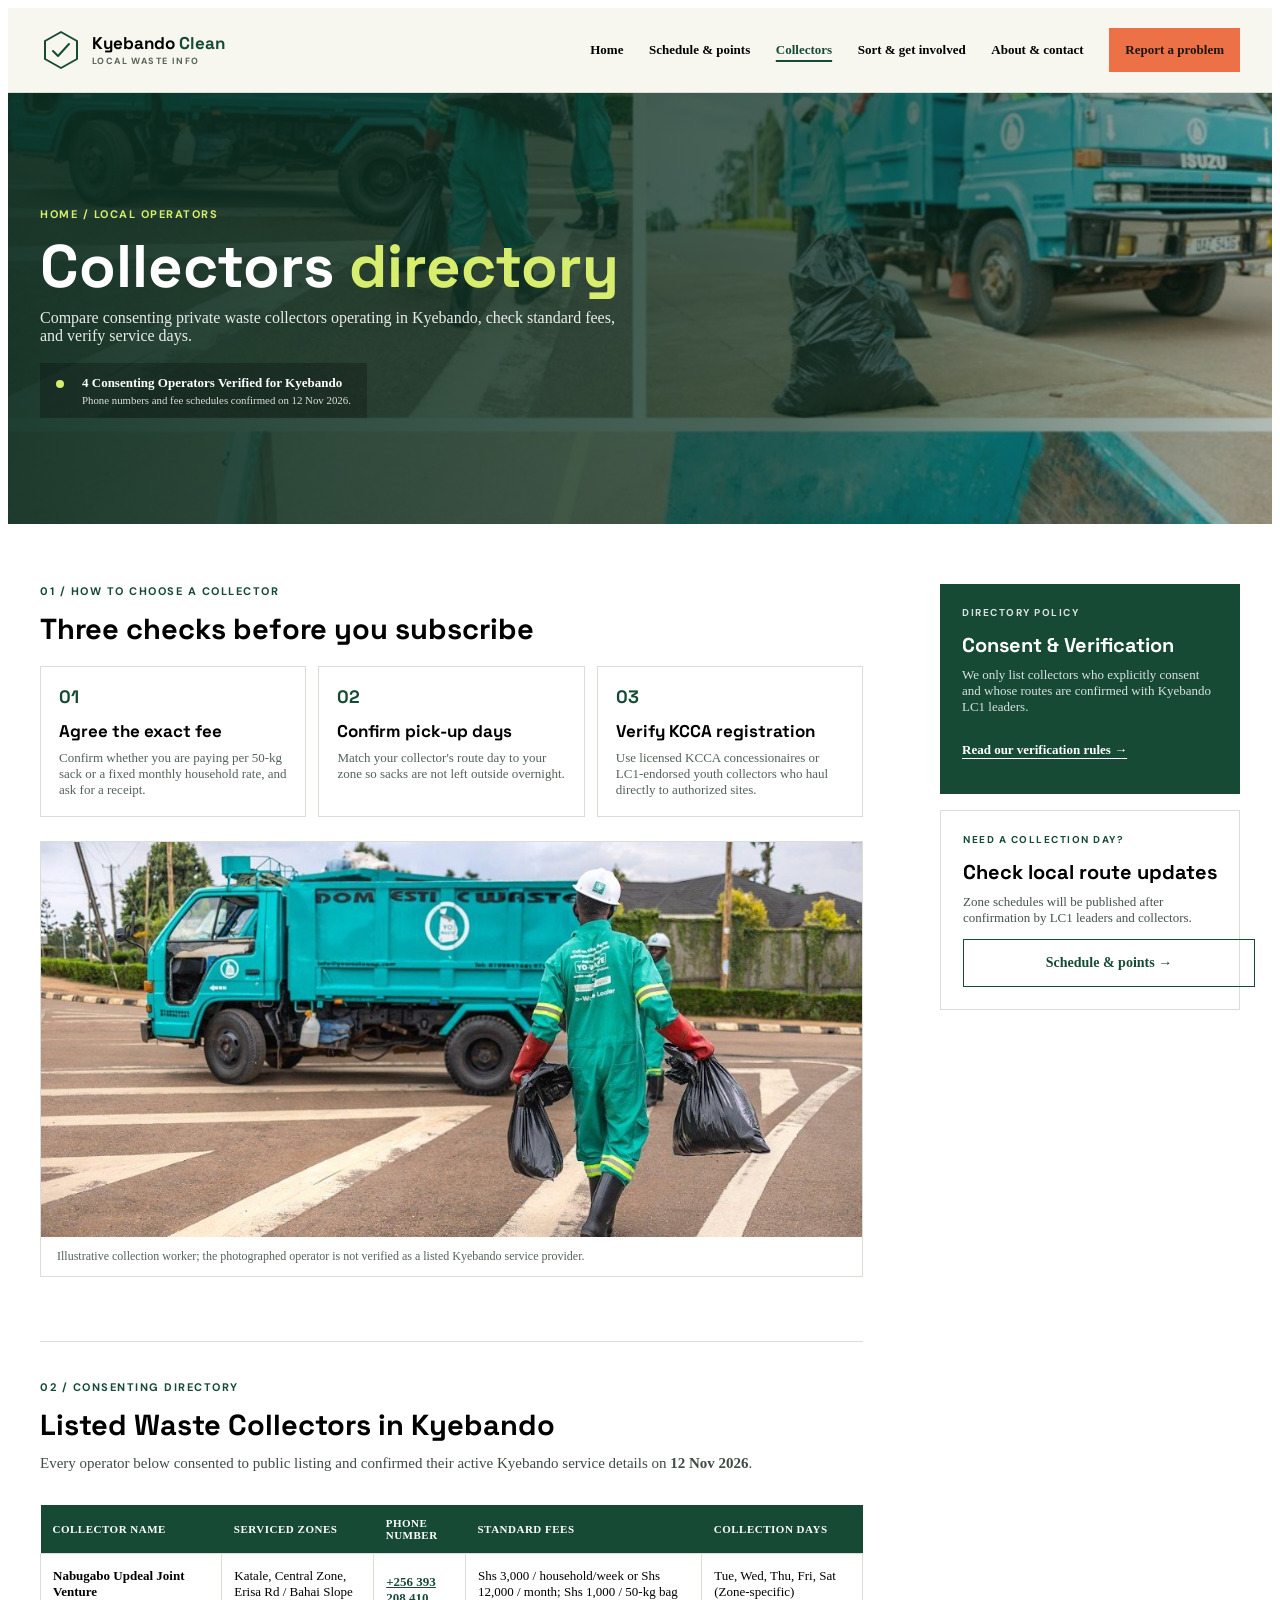
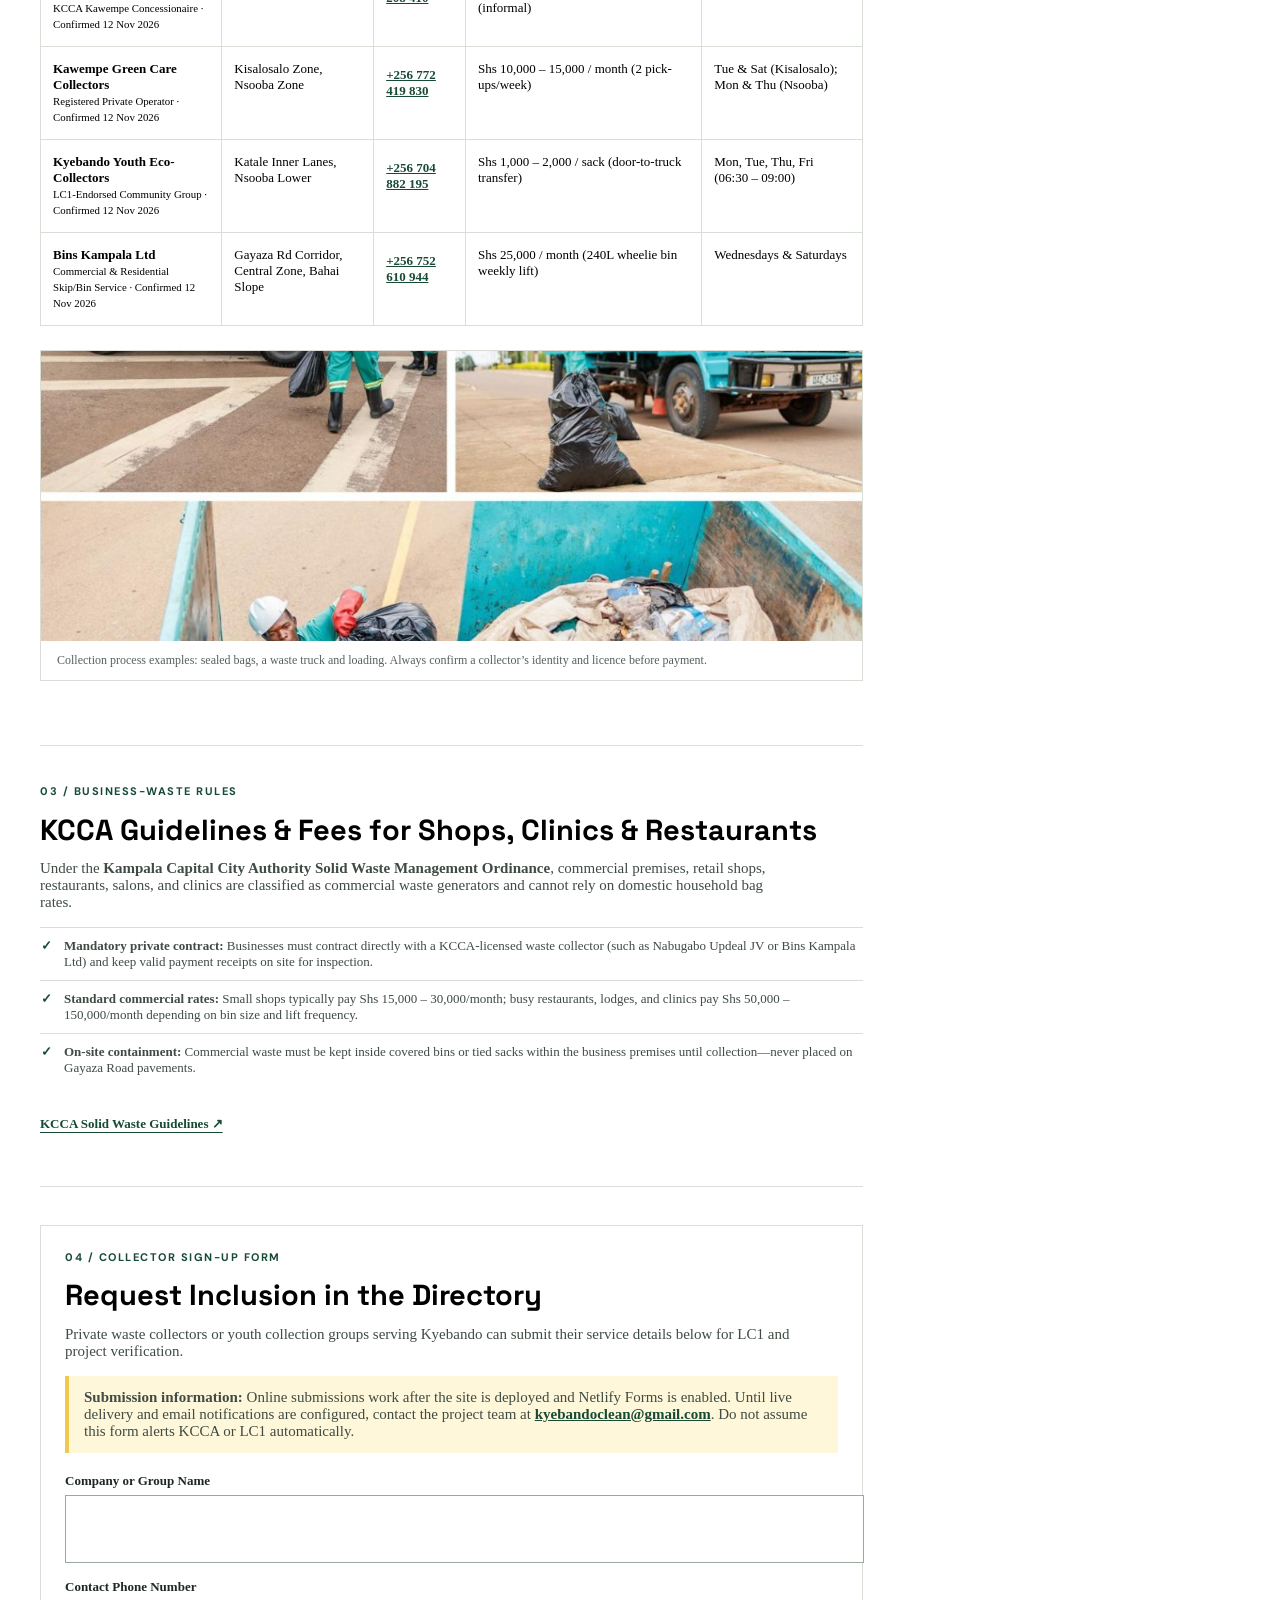
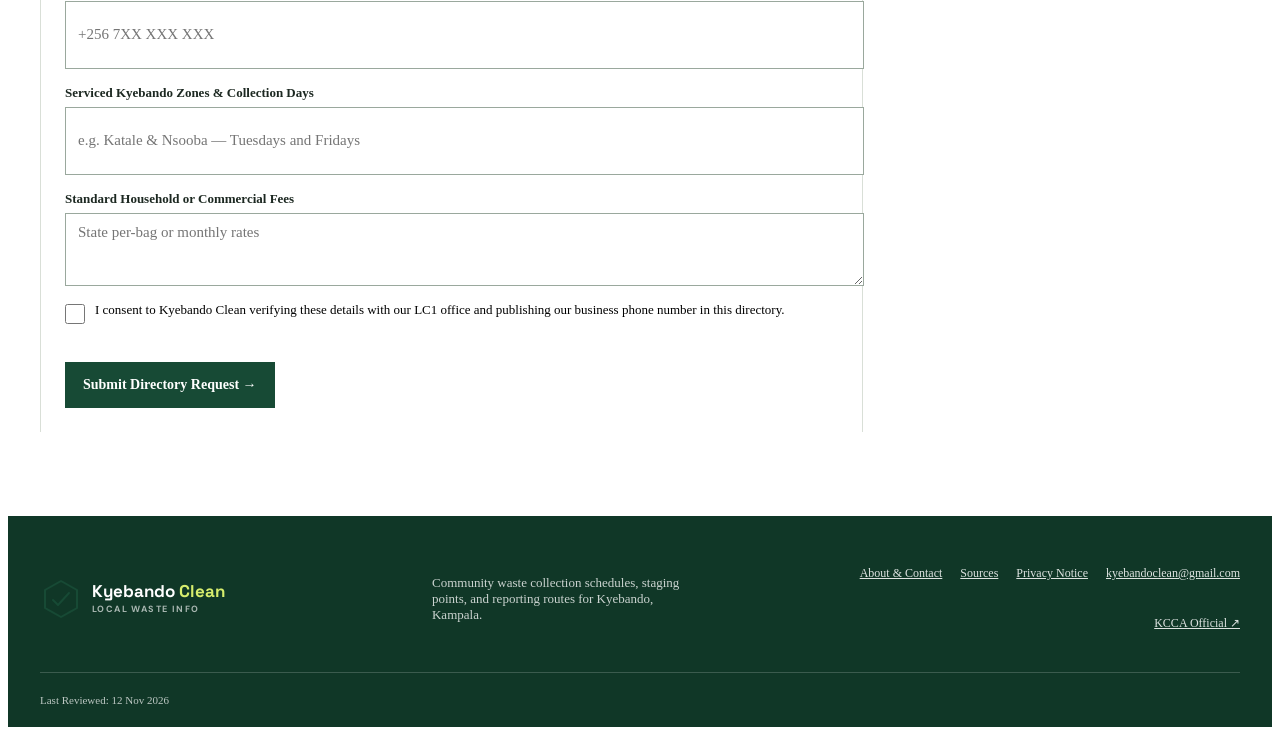
==== collectors.html @ 3b75c40a "Publish Kyebando Clean website Co-authored-by: Copilot <223556219+Copilot@users.noreply.github.com>" ====
<!DOCTYPE html>
<html lang="en">
<head>
<meta charset="utf-8"/>
<meta content="width=device-width, initial-scale=1" name="viewport"/>
<meta content="#174a35" name="theme-color"/>
<meta content="Consenting private waste collectors serving Kyebando zones, standard fees, phone contacts, and commercial waste rules." name="description"/>
<title>Collectors Directory | Kyebando Clean</title>
<link href="https://fonts.googleapis.com" rel="preconnect"/>
<link crossorigin="" href="https://fonts.gstatic.com" rel="preconnect"/>
<link href="https://fonts.googleapis.com/css2?family=DM+Sans:wght@400;500;600;700&amp;family=Space+Grotesk:wght@500;600;700&amp;display=swap" rel="stylesheet"/>
<link href="css/style.css" rel="stylesheet"/>
<link href="assets/favicon.svg" rel="icon" type="image/svg+xml"/></head>
<body data-page="collectors">
<a class="skip-link" href="#main">Skip to content</a>
<header class="site-header">
<div class="header-inner">
<a aria-label="Kyebando Clean home" class="brand" href="index.html">
<span class="brand-mark">
<svg fill="none" height="42" stroke="currentColor" stroke-linecap="round" stroke-linejoin="round" stroke-width="2" viewbox="0 0 42 42" width="42"><path d="M21 3 37 12v18L21 39 5 30V12L21 3Z"></path><path d="m13 22 5 5 11-12"></path></svg>
</span>
<span class="brand-name">Kyebando <b>Clean</b><small>LOCAL WASTE INFO</small></span>
</a>
<nav aria-label="Main navigation" class="primary-nav desktop-nav" id="primary-nav">
<a href="index.html">Home</a>
<a href="schedule-points.html">Schedule &amp; points</a>
<a aria-current="page" href="collectors.html">Collectors</a>
<a href="community.html">Sort &amp; get involved</a>
<a href="about.html">About &amp; contact</a>
<a class="nav-report" href="report.html">Report a problem</a>
</nav><details class="nav-drawer mobile-nav">
<summary aria-label="Toggle navigation menu" class="menu-toggle">Menu</summary>
<nav aria-label="Mobile navigation" class="primary-nav" id="mobile-primary-nav">
<a href="index.html">Home</a>
<a href="schedule-points.html">Schedule &amp; points</a>
<a aria-current="page" href="collectors.html">Collectors</a>
<a href="community.html">Sort &amp; get involved</a>
<a href="about.html">About &amp; contact</a>
<a class="nav-report" href="report.html">Report a problem</a>
</nav>
</details>
</div>
</header>
<main id="main">
<section class="page-hero page-hero-yellow">
<div class="page-hero-inner">
<p class="eyebrow"><a href="index.html">HOME</a> / LOCAL OPERATORS</p>
<h1>Collectors <em>directory</em></h1>
<p>Compare consenting private waste collectors operating in Kyebando, check standard fees, and verify service days.</p>
<div class="confirmation-banner">
<span aria-hidden="true" class="status-pip"></span>
<span>
<strong>4 Consenting Operators Verified for Kyebando</strong>
<small>Phone numbers and fee schedules confirmed on 12 Nov 2026.</small>
</span>
</div>
</section>
<section class="content-layout">
<div class="main-column">
<section class="content-section">
<p class="eyebrow eyebrow-dark">01 / How to Choose a Collector</p>
<h2>Three checks before you subscribe</h2>
<div class="advice-grid">
<article>
<span>01</span>
<h3>Agree the exact fee</h3>
<p>Confirm whether you are paying per 50-kg sack or a fixed monthly household rate, and ask for a receipt.</p>
</article>
<article>
<span>02</span>
<h3>Confirm pick-up days</h3>
<p>Match your collector's route day to your zone so sacks are not left outside overnight.</p>
</article>
<article>
<span>03</span>
<h3>Verify KCCA registration</h3>
<p>Use licensed KCCA concessionaires or LC1-endorsed youth collectors who haul directly to authorized sites.</p>
</article>
</div><figure class="photo-feature"><img alt="Garbage collection worker approaching a teal rubbish truck carrying tied waste bags" decoding="async" loading="lazy" src="assets/collection-worker-teal-truck.jpg"/><figcaption>Illustrative collection worker; the photographed operator is not verified as a listed Kyebando service provider.</figcaption></figure>
</section>
<section class="content-section" id="directory-table">
<p class="eyebrow eyebrow-dark">02 / Consenting Directory</p>
<h2>Listed Waste Collectors in Kyebando</h2>
<p>Every operator below consented to public listing and confirmed their active Kyebando service details on <strong>12 Nov 2026</strong>.</p>
<div class="table-scroll">
<table class="data-table">
<thead>
<tr>
<th scope="col">Collector Name</th>
<th scope="col">Serviced Zones</th>
<th scope="col">Phone Number</th>
<th scope="col">Standard Fees</th>
<th scope="col">Collection Days</th>
</tr>
</thead>
<tbody>
<tr>
<td>
<strong>Nabugabo Updeal Joint Venture</strong><br/>
<small>KCCA Kawempe Concessionaire · Confirmed 12 Nov 2026</small>
</td>
<td>Katale, Central Zone, Erisa Rd / Bahai Slope</td>
<td><a href="tel:+256393208410">+256 393 208 410</a></td>
<td>Shs 3,000 / household/week or Shs 12,000 / month; Shs 1,000 / 50-kg bag (informal)</td>
<td>Tue, Wed, Thu, Fri, Sat (Zone-specific)</td>
</tr>
<tr>
<td>
<strong>Kawempe Green Care Collectors</strong><br/>
<small>Registered Private Operator · Confirmed 12 Nov 2026</small>
</td>
<td>Kisalosalo Zone, Nsooba Zone</td>
<td><a href="tel:+256772419830">+256 772 419 830</a></td>
<td>Shs 10,000 – 15,000 / month (2 pick-ups/week)</td>
<td>Tue &amp; Sat (Kisalosalo); Mon &amp; Thu (Nsooba)</td>
</tr>
<tr>
<td>
<strong>Kyebando Youth Eco-Collectors</strong><br/>
<small>LC1-Endorsed Community Group · Confirmed 12 Nov 2026</small>
</td>
<td>Katale Inner Lanes, Nsooba Lower</td>
<td><a href="tel:+256704882195">+256 704 882 195</a></td>
<td>Shs 1,000 – 2,000 / sack (door-to-truck transfer)</td>
<td>Mon, Tue, Thu, Fri (06:30 – 09:00)</td>
</tr>
<tr>
<td>
<strong>Bins Kampala Ltd</strong><br/>
<small>Commercial &amp; Residential Skip/Bin Service · Confirmed 12 Nov 2026</small>
</td>
<td>Gayaza Rd Corridor, Central Zone, Bahai Slope</td>
<td><a href="tel:+256752610944">+256 752 610 944</a></td>
<td>Shs 25,000 / month (240L wheelie bin weekly lift)</td>
<td>Wednesdays &amp; Saturdays</td>
</tr>
</tbody>
</table>
</div>
<figure class="photo-feature narrow-photo"><img alt="Collage of a teal garbage truck, waste bags being lifted and waste in a truck body" decoding="async" loading="lazy" src="assets/teal-truck-collection-process.jpg"/><figcaption>Collection process examples: sealed bags, a waste truck and loading. Always confirm a collector’s identity and licence before payment.</figcaption></figure></section>
<section class="content-section" id="business-waste">
<p class="eyebrow eyebrow-dark">03 / Business-Waste Rules</p>
<h2>KCCA Guidelines &amp; Fees for Shops, Clinics &amp; Restaurants</h2>
<p>Under the <strong>Kampala Capital City Authority Solid Waste Management Ordinance</strong>, commercial premises, retail shops, restaurants, salons, and clinics are classified as commercial waste generators and cannot rely on domestic household bag rates.</p>
<ul class="check-list">
<li><strong>Mandatory private contract:</strong> Businesses must contract directly with a KCCA-licensed waste collector (such as Nabugabo Updeal JV or Bins Kampala Ltd) and keep valid payment receipts on site for inspection.</li>
<li><strong>Standard commercial rates:</strong> Small shops typically pay Shs 15,000 – 30,000/month; busy restaurants, lodges, and clinics pay Shs 50,000 – 150,000/month depending on bin size and lift frequency.</li>
<li><strong>On-site containment:</strong> Commercial waste must be kept inside covered bins or tied sacks within the business premises until collection—never placed on Gayaza Road pavements.</li>
</ul>
<a class="text-link" href="https://www.kcca.go.ug/" rel="noopener noreferrer" target="_blank">KCCA Solid Waste Guidelines ↗</a>
</section>
<section class="content-section form-section" id="collector-signup">
<p class="eyebrow eyebrow-dark">04 / Collector Sign-Up Form</p>
<h2>Request Inclusion in the Directory</h2>
<p>Private waste collectors or youth collection groups serving Kyebando can submit their service details below for LC1 and project verification.</p>
<p class="form-notice"><strong>Submission information:</strong> Online submissions work after the site is deployed and Netlify Forms is enabled. Until live delivery and email notifications are configured, contact the project team at <a href="mailto:kyebandoclean@gmail.com">kyebandoclean@gmail.com</a>. Do not assume this form alerts KCCA or LC1 automatically.</p><form action="thanks.html" class="local-form" data-netlify="true" data-netlify-honeypot="bot-field" method="POST" name="collector-listing"><input name="form-name" type="hidden" value="collector-listing"/><p class="honeypot-field"><label>Leave this field blank: <input autocomplete="off" name="bot-field" tabindex="-1"/></label></p>
<div class="form-field">
<label for="col-name">Company or Group Name</label>
<input autocomplete="organization" id="col-name" name="company_name" required="" type="text"/>
</div>
<div class="form-field">
<label for="col-phone">Contact Phone Number</label>
<input autocomplete="tel" id="col-phone" name="phone" placeholder="+256 7XX XXX XXX" required="" type="tel"/>
</div>
<div class="form-field">
<label for="col-zones">Serviced Kyebando Zones &amp; Collection Days</label>
<input id="col-zones" name="zones_days" placeholder="e.g. Katale &amp; Nsooba — Tuesdays and Fridays" required="" type="text"/>
</div>
<div class="form-field">
<label for="col-fees">Standard Household or Commercial Fees</label>
<textarea id="col-fees" name="fees" placeholder="State per-bag or monthly rates" required="" rows="3"></textarea>
</div>
<label class="consent-check" for="col-consent">
<input id="col-consent" name="consent" required="" type="checkbox"/>
<span>I consent to Kyebando Clean verifying these details with our LC1 office and publishing our business phone number in this directory.</span>
</label>
<button class="button button-dark" type="submit">Submit Directory Request →</button>
</form>
</section>
</div>
<aside class="side-column">
<div class="side-card side-card-green">
<p class="eyebrow">Directory Policy</p>
<h3>Consent &amp; Verification</h3>
<p>We only list collectors who explicitly consent and whose routes are confirmed with Kyebando LC1 leaders.</p>
<a class="text-link light-link" href="about.html">Read our verification rules →</a>
</div>
<div class="side-card">
<p class="eyebrow eyebrow-dark">Need a collection day?</p>
<h3>Check local route updates</h3>
<p>Zone schedules will be published after confirmation by LC1 leaders and collectors.</p>
<a class="button button-outline button-full" href="schedule-points.html">Schedule &amp; points →</a>
</div>
</aside>
</section>
</main>
<footer class="site-footer">
<div class="footer-main">
<a class="brand brand-footer" href="index.html">
<span class="brand-mark">
<svg fill="none" height="42" stroke="currentColor" stroke-linecap="round" stroke-linejoin="round" stroke-width="2" viewbox="0 0 42 42" width="42"><path d="M21 3 37 12v18L21 39 5 30V12L21 3Z"></path><path d="m13 22 5 5 11-12"></path></svg>
</span>
<span class="brand-name">Kyebando <b>Clean</b><small>LOCAL WASTE INFO</small></span>
</a>
<p>Community waste collection schedules, staging points, and reporting routes for Kyebando, Kampala.</p>
<div class="footer-links">
<a href="about.html">About &amp; Contact</a>
<a href="about.html#sources">Sources</a>
<a href="about.html#privacy">Privacy Notice</a>
<a href="mailto:kyebandoclean@gmail.com">kyebandoclean@gmail.com</a>
<a href="https://www.kcca.go.ug/" rel="noopener noreferrer" target="_blank">KCCA Official ↗</a>
</div>
</div>
<div class="footer-bottom">
<span>Last Reviewed: 12 Nov 2026</span>
</div>
</footer>
</body>
</html>
---- css/style.css ----
:root {
  color-scheme: light;
  --forest: #174a35;
  --forest-deep: #103727;
  --leaf: #d7ed6d;
  --sun: #f0c84b;
  --tangerine: #ec7146;
  --ink: #1c2821;
  --muted: #556259;
  --paper: #f7f7f0;
  --line: #d9dfd7;
  --font-display: "Space Grotesk", "Trebuchet MS", sans-serif;
  --font-body: "DM Sans", "Segoe UI", sans-serif;
}

a {
  color: inherit;
}

button,
input,
textarea,
select {
  font: inherit;
}

button,
a {
  -webkit-tap-highlight-color: transparent;
}

a:focus-visible,
button:focus-visible,
input:focus-visible,
textarea:focus-visible,
select:focus-visible,
summary:focus-visible {
  outline: 3px solid var(--tangerine);
  outline-offset: 3px;
}

.skip-link {
  position: absolute;
  z-index: 20;
  top: 8px;
  left: 8px;
  min-height: 44px;
  padding: 10px 14px;
  transform: translateY(-150%);
  color: #fff;
  background: var(--forest);
  font-weight: 700;
  text-decoration: none;
}

.skip-link:focus {
  transform: none;
}

.site-header {
  position: relative;
  z-index: 10;
  border-bottom: 1px solid rgba(23, 74, 53, .14);
  background: var(--paper);
}

.header-inner {
  width: min(1200px, calc(100% - 48px));
  min-height: 84px;
  margin: auto;
  display: flex;
  align-items: center;
  justify-content: space-between;
  gap: 24px;
}

.brand {
  display: inline-flex;
  align-items: center;
  gap: 10px;
  min-height: 44px;
  text-decoration: none;
  flex: 0 0 auto;
}

.brand-mark {
  width: 42px;
  height: 42px;
  display: grid;
  place-items: center;
  color: var(--forest);
}

.brand-mark svg {
  width: 100%;
  height: 100%;
  display: block;
}

.brand-name {
  font: 700 17px/1 var(--font-display);
}

.brand-name b {
  color: var(--forest);
}

.brand-name small {
  display: block;
  margin-top: 5px;
  color: var(--muted);
  font: 700 9px/1 var(--font-body);
  letter-spacing: 1.4px;
}

.nav-drawer {
  display: contents;
}

.menu-toggle {
  display: none;
  list-style: none;
  cursor: pointer;
}

.menu-toggle::-webkit-details-marker {
  display: none;
}

.primary-nav {
  display: flex;
  align-items: center;
  gap: clamp(14px, 2vw, 28px);
}

.primary-nav a {
  min-height: 44px;
  display: inline-flex;
  align-items: center;
  text-decoration: none;
  font-size: 13px;
  font-weight: 700;
}

.primary-nav a:not(.nav-report):hover,
.primary-nav a[aria-current="page"] {
  color: var(--forest);
  text-decoration: underline;
  text-decoration-thickness: 2px;
  text-underline-offset: 6px;
}

.nav-report {
  min-height: 44px;
  padding: 0 16px;
  display: inline-flex;
  align-items: center;
  gap: 8px;
  color: #1c1612;
  background: var(--tangerine);
  font-weight: 700;
}

.nav-report:hover {
  background: #f1865e;
}

.alert-banner {
  background: var(--forest-deep);
  color: #fff;
  border-bottom: 1px solid rgba(255, 255, 255, .14);
}

.alert-banner-inner {
  width: min(1200px, calc(100% - 48px));
  min-height: 64px;
  margin: auto;
  padding: 10px 0;
  display: flex;
  align-items: center;
  justify-content: space-between;
  gap: 16px;
  flex-wrap: wrap;
}

.alert-banner p {
  margin: 0;
  font-size: 15px;
  font-weight: 600;
}

.hero {
  position: relative;
  min-height: 500px;
  display: grid;
  grid-template-columns: minmax(0, 1fr) minmax(340px, .9fr);
  overflow: hidden;
  background: linear-gradient(rgba(15, 43, 31, .66), rgba(15, 43, 31, .62)), url("../assets/street-waste-cleanup.jpg") center/cover no-repeat;
  color: #fff;
}

.hero-copy {
  position: relative;
  z-index: 1;
  width: min(650px, 100%);
  padding: 68px 40px 64px max(24px, calc((100vw - 1200px) / 2));
  align-self: center;
}

.eyebrow {
  margin: 0 0 14px;
  color: var(--leaf);
  font: 700 11px/1.3 var(--font-body);
  letter-spacing: 1.5px;
  text-transform: uppercase;
}

.eyebrow-dark {
  color: var(--forest);
}

.eyebrow a {
  text-decoration: none;
}

.eyebrow a:hover {
  text-decoration: underline;
}

.eyebrow-dot,
.status-pip {
  width: 8px;
  height: 8px;
  margin-right: 8px;
  display: inline-block;
  border-radius: 50%;
  background: var(--leaf);
  vertical-align: 1px;
}

h1,
h2,
h3,
p {
  margin-top: 0;
}

h1,
h2,
h3 {
  font-family: var(--font-display);
}

.hero h1 {
  margin: 0 0 20px;
  font-size: clamp(44px, 5.6vw, 68px);
  line-height: 1.02;
  font-weight: 600;
}

.hero h1 em,
.page-hero h1 em {
  color: var(--leaf);
  font-style: normal;
}

.hero-intro {
  max-width: 460px;
  margin-bottom: 26px;
  color: rgba(255, 255, 255, .86);
  font-size: 17px;
}

.button {
  min-height: 46px;
  padding: 0 18px;
  display: inline-flex;
  align-items: center;
  justify-content: center;
  gap: 14px;
  border: 0;
  text-decoration: none;
  font-weight: 700;
  font-size: 14px;
  cursor: pointer;
  transition: transform .16s ease, background .16s ease;
}

.button:hover {
  transform: translateY(-2px);
}

.button-lime {
  color: var(--forest-deep);
  background: var(--leaf);
}

.button-lime:hover {
  background: #e2f58a;
}

.button-dark {
  color: #fff;
  background: var(--forest);
}

.button-dark:hover {
  background: var(--forest-deep);
}

.button-outline {
  color: var(--forest);
  border: 1px solid var(--forest);
  background: transparent;
}

.button-outline:hover {
  background: rgba(23, 74, 53, .08);
}

.button-full {
  width: 100%;
}

.hero-note {
  margin: 16px 0 0;
  color: rgba(255, 255, 255, .74);
  font-size: 12px;
}

.hero-visual {
  position: relative;
  min-height: 460px;
  margin: 0;
  overflow: hidden;
  background: linear-gradient(rgba(18, 35, 27, .32), rgba(18, 35, 27, .2)), url("../assets/collection-truck-and-worker.jpg") center/cover no-repeat;
}

.visual-label {
  position: absolute;
  z-index: 2;
  right: 7%;
  bottom: 32px;
  left: 7%;
  display: flex;
  align-items: center;
  gap: 14px;
  color: #fff;
  font-size: 13px;
}

.visual-label-icon {
  width: 38px;
  height: 38px;
  flex: 0 0 auto;
  display: grid;
  place-items: center;
  border: 1px solid rgba(255, 255, 255, .75);
  border-radius: 50%;
  font-size: 18px;
}

.visual-label b {
  display: block;
  margin-top: 2px;
  font: 600 17px var(--font-display);
}

.visual-label small {
  display: block;
  margin-top: 4px;
  font-size: 11px;
  opacity: .88;
}

.trust-strip {
  min-height: 68px;
  padding: 14px max(24px, calc((100vw - 1200px) / 2));
  display: flex;
  align-items: center;
  gap: 10px;
  border-bottom: 1px solid var(--line);
  background: #eaf0df;
}

.trust-strip .status-pip {
  flex: 0 0 auto;
  background: var(--forest);
}

.trust-strip p {
  flex: 1;
  margin: 0;
  color: #2f3d33;
  font-size: 13px;
}

.trust-strip a {
  min-height: 44px;
  display: inline-flex;
  align-items: center;
  color: var(--forest);
  font-size: 13px;
  font-weight: 700;
  white-space: nowrap;
}

.section-wrap {
  width: min(1200px, calc(100% - 48px));
  margin: auto;
}

.home-shortcuts {
  padding: 72px 0 80px;
}

.section-heading {
  margin-bottom: 28px;
  display: flex;
  align-items: end;
  justify-content: space-between;
  gap: 24px;
}

.section-heading h2,
.closing-cta h2 {
  margin: 0;
  font-size: clamp(28px, 3.8vw, 42px);
  line-height: 1.1;
}

.section-aside {
  max-width: 340px;
  margin: 0;
  color: var(--muted);
  font-size: 14px;
}

.shortcut-grid {
  display: grid;
  grid-template-columns: repeat(3, 1fr);
  gap: 16px;
}

.shortcut {
  min-height: 244px;
  padding: 24px;
  display: flex;
  flex-direction: column;
  align-items: flex-start;
  text-decoration: none;
  transition: transform .18s ease;
}

.shortcut:hover {
  transform: translateY(-4px);
}

.shortcut-green {
  color: #fff;
  background: var(--forest);
}

.shortcut-yellow {
  color: var(--ink);
  background: var(--sun);
}

.shortcut-orange {
  color: var(--ink);
  background: #f5a078;
}

.shortcut-number {
  font-size: 10px;
  font-weight: 700;
  letter-spacing: 1.2px;
}

.shortcut-icon {
  min-height: 48px;
  margin-top: 12px;
  font-size: 34px;
  line-height: 1;
}

.shortcut h3 {
  margin: 0 0 10px;
  font-size: 22px;
  line-height: 1.15;
}

.shortcut p {
  margin: 0 0 18px;
  font-size: 13px;
  opacity: .88;
}

.shortcut-link {
  margin-top: auto;
  display: flex;
  justify-content: space-between;
  width: 100%;
  font-size: 13px;
  font-weight: 700;
}

.notice-band {
  color: #fff;
  background: #263d31;
}

.notice-inner {
  width: min(1200px, calc(100% - 48px));
  margin: auto;
  padding: 68px 0 74px;
  display: grid;
  grid-template-columns: .78fr 1.22fr;
  gap: 8%;
}

.notice-title h2 {
  margin: 0 0 14px;
  font-size: 36px;
  line-height: 1.08;
}

.notice-title>p:not(.eyebrow) {
  max-width: 310px;
  color: rgba(255, 255, 255, .76);
  font-size: 14px;
}

.text-link {
  min-height: 44px;
  display: inline-flex;
  gap: 8px;
  align-items: center;
  color: var(--forest);
  font-size: 13px;
  font-weight: 700;
  text-underline-offset: 4px;
}

.light-link {
  color: #fff;
}

.notice-item {
  padding: 20px 0;
  display: grid;
  grid-template-columns: 112px 1fr;
  gap: 18px;
  border-top: 1px solid rgba(255, 255, 255, .22);
}

.notice-item:last-child {
  border-bottom: 1px solid rgba(255, 255, 255, .22);
}

.notice-item time {
  padding-top: 4px;
  color: var(--leaf);
  font-size: 11px;
  font-weight: 700;
  letter-spacing: .8px;
}

.notice-item h3 {
  margin: 0 0 6px;
  font-size: 18px;
  line-height: 1.25;
}

.notice-item p {
  margin: 0 0 8px;
  color: rgba(255, 255, 255, .78);
  font-size: 13px;
}

.notice-item a {
  color: var(--leaf);
  font-size: 12px;
  font-weight: 700;
}

.closing-cta {
  min-height: 210px;
  padding: 40px 24px;
  display: flex;
  flex-direction: column;
  align-items: center;
  justify-content: center;
  text-align: center;
  background: var(--leaf);
}

.closing-cta h2 {
  margin-bottom: 18px;
}

.page-hero {
  position: relative;
  min-height: 280px;
  padding: 52px 24px 44px;
  overflow: hidden;
  background-position: center;
  background-size: cover;
  background-repeat: no-repeat;
}

.page-hero-green {
  color: #fff;
  background-image: linear-gradient(rgba(16, 55, 39, .72), rgba(16, 55, 39, .72)), url("../assets/volunteers-collecting-litter.jpg");
}

.page-hero-yellow {
  color: var(--ink);
  background-image: linear-gradient(rgba(240, 200, 75, .8), rgba(240, 200, 75, .78)), url("../assets/collection-truck-and-worker.jpg");
}

.page-hero-orange {
  color: var(--ink);
  background-image: linear-gradient(rgba(245, 160, 120, .78), rgba(245, 160, 120, .74)), url("../assets/street-waste-cleanup.jpg");
}

.page-hero-inner {
  width: min(1200px, 100%);
  margin: auto;
}

.page-hero-green .eyebrow {
  color: var(--leaf);
}

.page-hero-yellow .eyebrow,
.page-hero-orange .eyebrow {
  color: var(--forest);
}

.page-hero h1 {
  margin: 0 0 12px;
  font-size: clamp(40px, 5vw, 60px);
  line-height: 1.02;
}

.page-hero-yellow h1 em,
.page-hero-orange h1 em {
  color: var(--forest);
}

.page-hero-inner>p:not(.eyebrow) {
  max-width: 580px;
  margin: 0;
  font-size: 16px;
  opacity: .9;
}

.confirmation-banner {
  width: fit-content;
  max-width: 640px;
  margin-top: 18px;
  padding: 12px 16px;
  display: flex;
  align-items: flex-start;
  gap: 10px;
  background: rgba(255, 255, 255, .15);
  font-size: 13px;
}

.page-hero-yellow .confirmation-banner,
.page-hero-orange .confirmation-banner {
  background: rgba(255, 255, 255, .52);
}

.confirmation-banner .status-pip {
  margin-top: 5px;
  background: var(--forest);
}

.page-hero-green .confirmation-banner .status-pip {
  background: var(--leaf);
}

.confirmation-banner strong,
.confirmation-banner small {
  display: block;
}

.confirmation-banner small {
  margin-top: 3px;
  opacity: .85;
}

.content-layout {
  width: min(1200px, calc(100% - 48px));
  margin: auto;
  padding: 60px 0 84px;
  display: grid;
  grid-template-columns: minmax(0, 1fr) 300px;
  gap: clamp(32px, 6vw, 80px);
  align-items: start;
}

.main-column {
  min-width: 0;
}

.content-section {
  padding: 0 0 40px;
  margin: 0 0 38px;
  border-bottom: 1px solid var(--line);
  scroll-margin-top: 24px;
}

.content-section:last-child {
  margin-bottom: 0;
  border-bottom: 0;
}

.content-section h2 {
  margin: 0 0 14px;
  font-size: 29px;
  line-height: 1.15;
}

.content-section>p:not(.eyebrow) {
  max-width: 740px;
  color: #3f4b43;
  font-size: 15px;
}

.side-column {
  display: grid;
  gap: 16px;
}

.side-card {
  padding: 22px;
  border: 1px solid var(--line);
  background: #fff;
}

.side-card .eyebrow {
  color: var(--forest);
  font-size: 10px;
}

.side-card h3 {
  margin: 0 0 10px;
  font-size: 20px;
  line-height: 1.2;
}

.side-card p:not(.eyebrow) {
  color: #46524a;
  font-size: 13px;
}

.side-card-orange {
  border: 0;
  background: #f5a078;
}

.side-card-yellow {
  border: 0;
  background: var(--sun);
}

.side-card-green {
  border: 0;
  color: #fff;
  background: var(--forest);
}

.side-card-green .eyebrow,
.side-card-green p:not(.eyebrow) {
  color: rgba(255, 255, 255, .84);
}

.side-card-green h3 {
  color: #fff;
}

.zone-tabs {
  margin: 20px 0 18px;
  display: flex;
  gap: 8px;
  flex-wrap: wrap;
}

.zone-tabs a {
  min-height: 44px;
  padding: 8px 14px;
  display: inline-flex;
  align-items: center;
  border: 1px solid var(--line);
  color: var(--forest);
  background: #fff;
  font-size: 13px;
  font-weight: 700;
  text-decoration: none;
}

.zone-tabs a:hover {
  border-color: var(--forest);
  background: #eaf0df;
}

.zone-table {
  margin-bottom: 12px;
  padding: 18px;
  display: grid;
  grid-template-columns: .9fr 1.15fr 1.1fr auto;
  gap: 16px;
  align-items: center;
  border: 1px solid var(--line);
  background: #fff;
  scroll-margin-top: 20px;
}

.zone-name span,
.zone-detail span,
.zone-status small {
  display: block;
  color: var(--muted);
  font-size: 11px;
}

.zone-name span {
  color: var(--forest);
  font-weight: 700;
  letter-spacing: .8px;
}

.zone-name h3 {
  margin: 3px 0 0;
  font-size: 18px;
}

.zone-detail strong {
  display: block;
  margin-top: 3px;
  font-size: 13px;
}

.zone-status {
  text-align: right;
}

.status-tag {
  display: inline-block;
  padding: 4px 8px;
  color: var(--forest-deep);
  background: #dff0c2;
  font-size: 10px;
  font-weight: 700;
  letter-spacing: .7px;
}

.zone-status small {
  margin-top: 6px;
}

.map-figure {
  margin: 20px 0;
  border: 1px solid var(--line);
  background: #fff;
}

.map-figure img {
  width: 100%;
  height: auto;
  display: block;
}

.map-figure figcaption {
  padding: 12px 14px;
  color: var(--muted);
  font-size: 12px;
  border-top: 1px solid var(--line);
}

.table-scroll {
  overflow-x: auto;
  -webkit-overflow-scrolling: touch;
}

.data-table {
  width: 100%;
  margin-top: 18px;
  border-collapse: collapse;
  background: #fff;
  font-size: 13px;
  text-align: left;
}

.data-table th {
  padding: 12px;
  color: #fff;
  background: var(--forest);
  font-size: 11px;
  letter-spacing: .5px;
  text-transform: uppercase;
}

.data-table td {
  padding: 14px 12px;
  border: 1px solid var(--line);
  vertical-align: top;
}

.data-table a {
  min-height: 44px;
  display: inline-flex;
  align-items: center;
  color: var(--forest);
  font-weight: 700;
}

.step-row {
  padding: 16px 0;
  display: grid;
  grid-template-columns: 44px 1fr;
  gap: 12px;
  align-items: start;
  border-top: 1px solid var(--line);
}

.step-row>span {
  color: var(--forest);
  font: 700 20px var(--font-display);
}

.step-row p {
  margin: 0;
  color: #3f4b43;
  font-size: 14px;
}

.source-note {
  margin: 16px 0 0;
  padding-left: 12px;
  border-left: 3px solid var(--sun);
  color: var(--muted);
  font-size: 12px !important;
}

.check-list,
.mini-list {
  padding: 0;
  list-style: none;
}

.check-list li,
.mini-list li {
  position: relative;
  padding: 10px 0 10px 24px;
  border-top: 1px solid var(--line);
  color: #3f4b43;
  font-size: 13px;
}

.check-list li::before,
.mini-list li::before {
  position: absolute;
  left: 1px;
  color: var(--forest);
  content: "✓";
  font-weight: 700;
}

.advice-grid {
  display: grid;
  grid-template-columns: repeat(3, 1fr);
  gap: 12px;
  margin-top: 20px;
}

.advice-grid article {
  padding: 18px;
  border: 1px solid var(--line);
  background: #fff;
}

.advice-grid article>span {
  color: var(--forest);
  font: 700 18px var(--font-display);
}

.advice-grid h3 {
  margin: 12px 0 8px;
  font-size: 17px;
}

.advice-grid p {
  margin: 0;
  color: var(--muted);
  font-size: 13px;
}

.form-section {
  padding: 24px;
  border: 1px solid var(--line);
  background: #fff;
}

.local-form {
  display: grid;
  gap: 16px;
  margin-top: 20px;
}

.form-field {
  display: grid;
  gap: 6px;
}

.form-field label {
  color: var(--ink);
  font-size: 13px;
  font-weight: 700;
}

.local-form input:not([type="checkbox"]),
.local-form textarea,
.local-form select {
  width: 100%;
  min-height: 46px;
  padding: 10px 12px;
  border: 1px solid #9aa89d;
  border-radius: 0;
  color: var(--ink);
  background: #fff;
  font-size: 15px;
}

.local-form textarea {
  resize: vertical;
}

.consent-check {
  min-height: 44px;
  display: flex;
  align-items: flex-start;
  gap: 10px;
  font-size: 13px;
  cursor: pointer;
}

.consent-check input {
  width: 20px;
  height: 20px;
  margin: 2px 0 0;
  flex: 0 0 auto;
  accent-color: var(--forest);
}

.local-form .button {
  justify-self: start;
}

.target-confirmation {
  display: none;
  margin-top: 18px;
  padding: 16px;
  border-left: 4px solid var(--forest);
  background: #eaf0df;
  color: var(--ink);
  font-size: 14px;
}

.target-confirmation:target {
  display: block;
}

.target-confirmation strong {
  display: block;
  margin-bottom: 4px;
  color: var(--forest-deep);
}

.target-confirmation a {
  color: var(--forest);
  font-weight: 700;
}

.report-types {
  margin-top: 20px;
}

.report-types article {
  padding: 16px 0;
  display: grid;
  grid-template-columns: 48px 1fr;
  gap: 12px;
  border-top: 1px solid var(--line);
}

.report-icon {
  width: 40px;
  height: 40px;
  display: grid;
  place-items: center;
  color: var(--forest);
  background: var(--leaf);
  font: 700 20px var(--font-display);
}

.report-types h3 {
  margin: 0 0 4px;
  font-size: 17px;
}

.report-types p {
  margin: 0;
  color: var(--muted);
  font-size: 13px;
}

.sorting-chart-figure {
  margin: 20px 0;
  border: 1px solid var(--line);
  background: #fff;
}

.sorting-chart-figure img {
  width: 100%;
  height: auto;
  display: block;
}

.sorting-chart-figure figcaption {
  padding: 10px 14px;
  color: var(--muted);
  font-size: 12px;
  border-top: 1px solid var(--line);
}

.sort-visual {
  margin: 20px 0 16px;
  display: grid;
  grid-template-columns: 1fr 1fr;
  gap: 12px;
}

.sort-panel {
  padding: 18px;
  display: flex;
  flex-direction: column;
  align-items: flex-start;
}

.sort-organic {
  color: #fff;
  background: var(--forest);
}

.sort-dry {
  color: var(--ink);
  background: var(--sun);
}

.sort-num {
  font-size: 10px;
  font-weight: 700;
  letter-spacing: 1px;
}

.sort-panel h3 {
  margin: 8px 0 6px;
  font-size: 20px;
}

.sort-panel p {
  margin: 0 0 16px;
  font-size: 13px;
  opacity: .9;
}

.sort-foot {
  margin-top: auto;
  width: 100%;
  padding-top: 10px;
  border-top: 1px solid currentColor;
  font-size: 11px;
  font-weight: 700;
}

.story-section {
  padding: 24px;
  background: #eaf0df;
}

.video-wrap {
  width: min(100%, 860px);
  margin-top: 18px;
  overflow: hidden;
  border: 1px solid var(--line);
  background: #0f1c16;
  box-shadow: 0 10px 24px rgba(23, 74, 53, .10);
}

.video-wrap video {
  display: block;
  width: 100%;
  max-height: 520px;
  background: #0f1c16;
}

.community-photo {
  width: min(100%, 280px);
  margin: 18px 0 0;
}

.community-photo img {
  width: 100%;
  height: auto;
  display: block;
}

.community-photo figcaption {
  margin-top: 8px;
  color: var(--muted);
  font-size: 11px;
}

.contact-row {
  margin: 16px 0;
  padding: 16px 0;
  display: flex;
  justify-content: space-between;
  align-items: center;
  gap: 20px;
  border-top: 1px solid var(--line);
  border-bottom: 1px solid var(--line);
}

.contact-row span,
.source-list li>span {
  display: block;
  margin-bottom: 4px;
  color: var(--muted);
  font-size: 10px;
  font-weight: 700;
  letter-spacing: 1px;
}

.contact-row strong {
  font: 600 16px var(--font-display);
}

.source-list {
  padding: 0;
  list-style: none;
}

.source-list li {
  padding: 16px 0;
  border-top: 1px solid var(--line);
}

.source-list li p {
  margin: 0 0 8px;
  color: #3f4b43;
  font-size: 13px;
}

.source-list li a {
  min-height: 44px;
  display: inline-flex;
  align-items: center;
  color: var(--forest);
  font-size: 13px;
  font-weight: 700;
}

.site-footer {
  color: #fff;
  background: var(--forest-deep);
}

.footer-main,
.footer-bottom {
  width: min(1200px, calc(100% - 48px));
  margin: auto;
}

.footer-main {
  padding: 36px 0 26px;
  display: grid;
  grid-template-columns: 1.05fr .95fr 1.3fr;
  align-items: center;
  gap: 28px;
}

.brand-footer {
  color: #fff;
}

.brand-footer .brand-name b {
  color: var(--leaf);
}

.brand-footer .brand-name small {
  color: rgba(255, 255, 255, .64);
}

.footer-main>p {
  max-width: 260px;
  margin: 0;
  color: rgba(255, 255, 255, .78);
  font-size: 13px;
}

.footer-links {
  display: flex;
  justify-content: flex-end;
  flex-wrap: wrap;
  gap: 6px 18px;
}

.footer-links a,
.footer-bottom a {
  min-height: 44px;
  display: inline-flex;
  align-items: center;
  color: rgba(255, 255, 255, .86);
  font-size: 12px;
}

.footer-bottom {
  min-height: 54px;
  display: flex;
  align-items: center;
  justify-content: space-between;
  gap: 16px;
  border-top: 1px solid rgba(255, 255, 255, .18);
  color: rgba(255, 255, 255, .72);
  font-size: 11px;
}

@media (max-width: 799px) {
  .header-inner {
    width: calc(100% - 32px);
    min-height: 72px;
  }

  .nav-drawer {
    display: block;
  }

  .menu-toggle {
    min-height: 44px;
    padding: 0 14px;
    display: inline-flex;
    align-items: center;
    gap: 8px;
    border: 1px solid var(--forest);
    color: var(--forest);
    background: #fff;
    font-size: 13px;
    font-weight: 700;
  }

  .primary-nav {
    position: absolute;
    top: 100%;
    right: 0;
    left: 0;
    padding: 8px 20px 16px;
    flex-direction: column;
    align-items: stretch;
    gap: 0;
    border-bottom: 1px solid var(--line);
    background: var(--paper);
    box-shadow: 0 12px 24px rgba(0, 0, 0, .12);
  }

  .primary-nav a:not(.nav-report) {
    border-bottom: 1px solid var(--line);
  }

  .primary-nav .nav-report {
    margin-top: 12px;
    justify-content: center;
  }

  .hero {
    display: flex;
    flex-direction: column;
  }

  .hero-copy {
    width: 100%;
    padding: 48px 20px 36px;
  }

  .section-wrap,
  .notice-inner,
  .footer-main,
  .footer-bottom,
  .content-layout,
  .alert-banner-inner {
    width: calc(100% - 32px);
  }

  .section-heading {
    flex-direction: column;
    align-items: flex-start;
    gap: 8px;
  }

  .shortcut-grid {
    grid-template-columns: 1fr;
  }

  .notice-inner {
    grid-template-columns: 1fr;
    gap: 24px;
    padding: 48px 0;
  }

  .notice-item {
    grid-template-columns: 92px 1fr;
    gap: 12px;
  }

  .content-layout {
    grid-template-columns: 1fr;
    padding: 40px 0 60px;
    gap: 28px;
  }

  .zone-table {
    grid-template-columns: 1fr;
  }

  .zone-status {
    text-align: left;
  }

  .advice-grid,
  .sort-visual {
    grid-template-columns: 1fr;
  }

  .contact-row {
    flex-direction: column;
    align-items: flex-start;
    gap: 8px;
  }

  .footer-main {
    grid-template-columns: 1fr;
    gap: 16px;
  }

  .footer-links {
    justify-content: flex-start;
  }

  .footer-bottom {
    flex-direction: column;
    align-items: flex-start;
    padding: 12px 0;
    gap: 4px;
  }
}

/* Project media and updated responsive layout — Group 15 */
.nav-drawer.mobile-nav {
  display: none;
}

.desktop-nav {
  display: flex;
}

@media (max-width:799px) {
  .desktop-nav {
    display: none;
  }

  .nav-drawer.mobile-nav {
    display: block;
  }

  .nav-drawer.mobile-nav:not([open]) .primary-nav {
    display: none;
  }

  .nav-drawer.mobile-nav[open] .primary-nav {
    display: flex;
  }
}

.page-hero {
  min-height: 335px;
  display: flex;
  align-items: center;
}

.page-hero-inner {
  position: relative;
  z-index: 1;
}

.page-hero-yellow {
  color: #fff;
  background-image: linear-gradient(100deg, rgba(14, 44, 32, .93) 4%, rgba(14, 44, 32, .72) 54%, rgba(14, 44, 32, .36)), url('../assets/waste-loading-collection.jpg');
}

.page-hero-yellow .eyebrow,
.page-hero-yellow h1 em {
  color: var(--leaf);
}

.page-hero-orange {
  color: #fff;
  background-image: linear-gradient(100deg, rgba(42, 31, 23, .9), rgba(52, 32, 21, .66) 60%, rgba(52, 32, 21, .38)), url('../assets/street-waste-cleanup.jpg');
}

.page-hero-orange .eyebrow,
.page-hero-orange h1 em {
  color: #ffe08c;
}

.page-hero-green {
  background-image: linear-gradient(100deg, rgba(12, 46, 33, .92), rgba(12, 46, 33, .69) 60%, rgba(12, 46, 33, .26)), url('../assets/city-garbage-truck-kampala.jpg');
}

body[data-page='community'] .page-hero-green {
  background-image: linear-gradient(100deg, rgba(12, 46, 33, .92), rgba(12, 46, 33, .68) 60%, rgba(12, 46, 33, .22)), url('../assets/volunteers-collecting-litter.jpg');
}

body[data-page='about'] .page-hero-yellow {
  background-image: linear-gradient(100deg, rgba(12, 46, 33, .93), rgba(12, 46, 33, .69) 60%, rgba(12, 46, 33, .22)), url('../assets/community-cleanup-team.jpg');
}

.page-hero-yellow .confirmation-banner,
.page-hero-orange .confirmation-banner {
  background: rgba(0, 0, 0, .24);
}

.page-hero-yellow .confirmation-banner .status-pip,
.page-hero-orange .confirmation-banner .status-pip {
  background: var(--leaf)
}

.hero {
  background-image: linear-gradient(95deg, rgba(11, 45, 30, .91), rgba(11, 45, 30, .73)), url('../assets/community-cleanup-team.jpg');
}

.hero-visual {
  background-image: linear-gradient(0deg, rgba(8, 27, 18, .70), rgba(8, 27, 18, .05) 55%), url('../assets/city-garbage-truck-kampala.jpg');
  background-position: center;
}

.photo-feature {
  margin: 24px 0;
  background: #fff;
  border: 1px solid var(--line);
  overflow: hidden;
}

.photo-feature img {
  display: block;
  width: 100%;
  max-height: 395px;
  object-fit: cover;
}

.photo-feature figcaption {
  padding: 12px 16px;
  color: var(--muted);
  font-size: 12px;
}

.photo-grid {
  display: grid;
  grid-template-columns: repeat(3, minmax(0, 1fr));
  gap: 16px;
  margin: 26px 0 56px;
}

.photo-grid figure {
  margin: 0;
  background: #fff;
  border: 1px solid var(--line);
  overflow: hidden;
}

.photo-grid img {
  display: block;
  width: 100%;
  aspect-ratio: 4/3;
  object-fit: cover;
}

.photo-grid figcaption {
  padding: 12px 14px;
  color: #415345;
  font-size: 13px;
}

.home-photo-story {
  padding-top: 56px;
}

.home-photo-story h2 {
  font-size: clamp(26px, 3.6vw, 38px);
}

.photo-feature.narrow-photo img {
  max-height: 290px;
}

.sorting-chart-figure img {
  max-height: 440px;
  object-fit: cover;
}

.sort-panel img {
  display: block;
  width: 100%;
  height: 150px;
  object-fit: cover;
  margin: 14px 0 12px;
}

.sort-organic img {
  object-position: center 40%;
}

.sort-dry img {
  object-position: center;
}

.map-figure img {
  background: #edf3e8;
}

.form-notice {
  padding: 13px 15px;
  margin: 16px 0;
  border-left: 4px solid var(--sun);
  background: #fff7da;
  font-size: 13px;
  color: #3e3c2a;
}

.form-notice a {
  font-weight: 700;
  color: var(--forest);
}

.honeypot-field {
  position: absolute;
  left: -9999px;
  opacity: 0;
}

.video-caption {
  font-size: 13px;
  color: var(--muted);
  margin: 12px 0 0;
}

.video-wrap video {
  aspect-ratio: 16/9;
}

@media(max-width:799px) {
  .hero-visual {
    min-height: 290px;
  }

  .photo-grid {
    grid-template-columns: 1fr;
    gap: 12px;
    margin-bottom: 42px;
  }

  .page-hero {
    padding: 45px 20px;
    min-height: 300px;
  }

  .hero {
    background-position: center;
  }

  .home-photo-story {
    padding-top: 40px;
  }
}

@media(max-width:480px) {
  .notice-item {
    grid-template-columns: 1fr;
    gap: 2px;
  }

  .alert-banner-inner .button {
    width: 100%;
  }

  .brand-name {
    font-size: 15px;
  }

  .form-section {
    padding: 16px;
  }

  .hero h1 {
    font-size: clamp(40px, 12vw, 60px);
  }

  .page-hero h1 {
    font-size: clamp(36px, 10vw, 52px);
  }
}

.video-transcript {
  margin: 20px 0;
  padding: 14px 18px;
  border: 1px solid var(--line);
  background: #fff;
}

.video-transcript summary {
  color: var(--forest);
  font-weight: 700;
  cursor: pointer;
  min-height: 35px;
}

.video-transcript li {
  padding: 4px 0;
  font-size: 14px;
}

/* 15 Nov 2026: user-supplied imagery and home video additions */
.hero {
  background-image: linear-gradient(100deg, rgba(12, 44, 30, .91), rgba(12, 44, 30, .81) 60%, rgba(12, 44, 30, .72)), url('../assets/recycling-background.jpg');
  background-position: center;
}

.hero-visual {
  background-image: linear-gradient(0deg, rgba(8, 27, 18, .75), rgba(8, 27, 18, .02) 62%), url('../assets/city-garbage-truck-kampala.jpg');
  background-size: cover;
  background-position: center;
}

.home-video-feature {
  display: grid;
  grid-template-columns: minmax(0, .8fr) minmax(0, 1.2fr);
  gap: clamp(24px, 4vw, 60px);
  align-items: center;
  margin-bottom: 72px;
  padding: 30px;
  border: 1px solid var(--line);
  background: #eaf1e6;
}

.home-video-feature h2 {
  font-size: clamp(28px, 3.2vw, 42px);
  line-height: 1.12;
}

.home-video-feature .media-disclaimer {
  font-size: 12px;
  color: var(--muted);
  margin: 20px 0 0;
}

.home-video-player {
  margin: 0;
  min-width: 0;
}

.home-video-player video {
  display: block;
  width: 100%;
  aspect-ratio: 16/9;
  background: #112f22;
}

.home-video-player figcaption {
  font-size: 12px;
  color: var(--muted);
  padding: 10px 0 0;
}

.home-video-player figcaption a {
  font-weight: 700;
  color: var(--forest);
}

.sorting-practical-gallery {
  display: grid;
  grid-template-columns: repeat(2, minmax(0, 1fr));
  gap: 18px;
  margin: 28px 0;
}

.sorting-practical-gallery figure {
  margin: 0;
  border: 1px solid var(--line);
  background: #fff;
  overflow: hidden;
}

.sorting-practical-gallery img {
  display: block;
  width: 100%;
  height: 250px;
  object-fit: cover;
}

.sorting-practical-gallery figcaption {
  padding: 12px 16px;
  font-size: 13px;
  color: var(--muted);
}

.sorting-practical-gallery figcaption strong {
  color: var(--forest);
}

@media (max-width:799px) {
  .home-video-feature {
    grid-template-columns: 1fr;
    padding: 20px;
    margin-bottom: 50px;
  }

  .sorting-practical-gallery {
    grid-template-columns: 1fr;
  }

  .sorting-practical-gallery img {
    height: auto;
    aspect-ratio: 4/3;
    object-fit: cover;
  }
}


/* 15 Nov 2026 — user-supplied photographs, distinct cover/background images */
body[data-page='home'] .hero {
  background-image: linear-gradient(98deg, rgba(10, 45, 32, .91) 0%, rgba(10, 45, 32, .70) 57%, rgba(10, 45, 32, .56)), url('../assets/collection-worker-teal-truck.jpg');
  background-position: center 44%;
}

body[data-page='home'] .hero-visual {
  background-image: linear-gradient(0deg, rgba(7, 32, 22, .76), rgba(7, 32, 22, .07) 58%), url('../assets/kcca-keep-kampala-clean.jpg');
  background-position: center 52%;
}

body[data-page='schedule'] .page-hero-green {
  background-image: linear-gradient(96deg, rgba(10, 48, 35, .92), rgba(10, 48, 35, .70) 62%, rgba(10, 48, 35, .22)), url('../assets/collection-worker-teal-truck.jpg');
  background-position: center 50%;
}

body[data-page='collectors'] .page-hero-yellow {
  background-image: linear-gradient(96deg, rgba(12, 46, 33, .93), rgba(12, 46, 33, .73) 62%, rgba(12, 46, 33, .31)), url('../assets/teal-truck-collection-process.jpg');
  background-position: center 30%;
}

body[data-page='report'] .page-hero-orange {
  background-image: linear-gradient(100deg, rgba(34, 35, 29, .92), rgba(34, 35, 29, .65) 60%, rgba(34, 35, 29, .3)), url('../assets/roadside-cleanup.jpg');
  background-position: center 47%;
}

body[data-page='community'] .page-hero-green {
  background-image: linear-gradient(96deg, rgba(10, 45, 33, .92), rgba(10, 45, 33, .72) 60%, rgba(10, 45, 33, .22)), url('../assets/volunteer-litter-pickup.jpg');
  background-position: center 47%;
}

body[data-page='about'] .page-hero-yellow {
  background-image: linear-gradient(100deg, rgba(10, 45, 32, .92), rgba(10, 45, 32, .66) 62%, rgba(10, 45, 32, .23)), url('../assets/community-sorting-drive.jpg');
  background-position: center 52%;
}

.community-photo-wall {
  margin: 34px 0 44px;
  padding: 24px;
  background: #eaf1e6;
}

.community-photo-wall h3 {
  font-size: clamp(20px, 2.4vw, 29px);
  margin-bottom: 14px;
}

.community-photo-wall-grid {
  display: grid;
  grid-template-columns: repeat(3, minmax(0, 1fr));
  gap: 14px;
}

.community-photo-wall figure {
  min-width: 0;
  margin: 0;
  background: #fff;
  border: 1px solid var(--line);
}

.community-photo-wall img {
  display: block;
  width: 100%;
  height: 190px;
  object-fit: cover;
}

.community-photo-wall figcaption {
  padding: 11px 12px;
  color: var(--muted);
  font-size: 12px;
}

.sorting-practical-gallery {
  grid-template-columns: repeat(3, minmax(0, 1fr));
}

.sorting-practical-gallery img {
  height: 195px;
}

.short-video-feature {
  margin-top: 24px;
  padding: 20px;
  background: #eaf1e6;
  border: 1px solid var(--line);
}

.short-video-feature h3 {
  margin-bottom: 6px;
}

.short-video-feature p {
  color: var(--muted);
  font-size: 13px;
}

.short-video-feature video {
  display: block;
  width: min(550px, 100%);
  aspect-ratio: 16/9;
  background: #172e23;
}

.home-video-player video,
.video-wrap video {
  object-fit: contain;
}

@media (max-width:900px) {
  .sorting-practical-gallery {
    grid-template-columns: repeat(2, minmax(0, 1fr));
  }

  .community-photo-wall-grid {
    grid-template-columns: repeat(2, minmax(0, 1fr));
  }
}

@media (max-width:600px) {

  .sorting-practical-gallery,
  .community-photo-wall-grid {
    grid-template-columns: 1fr;
  }

  .sorting-practical-gallery img {
    height: auto;
    aspect-ratio: 4/3;
    object-fit: cover;
  }

  .community-photo-wall {
    padding: 15px;
  }

  .community-photo-wall img {
    height: auto;
    aspect-ratio: 4/3;
    object-fit: cover;
  }
}
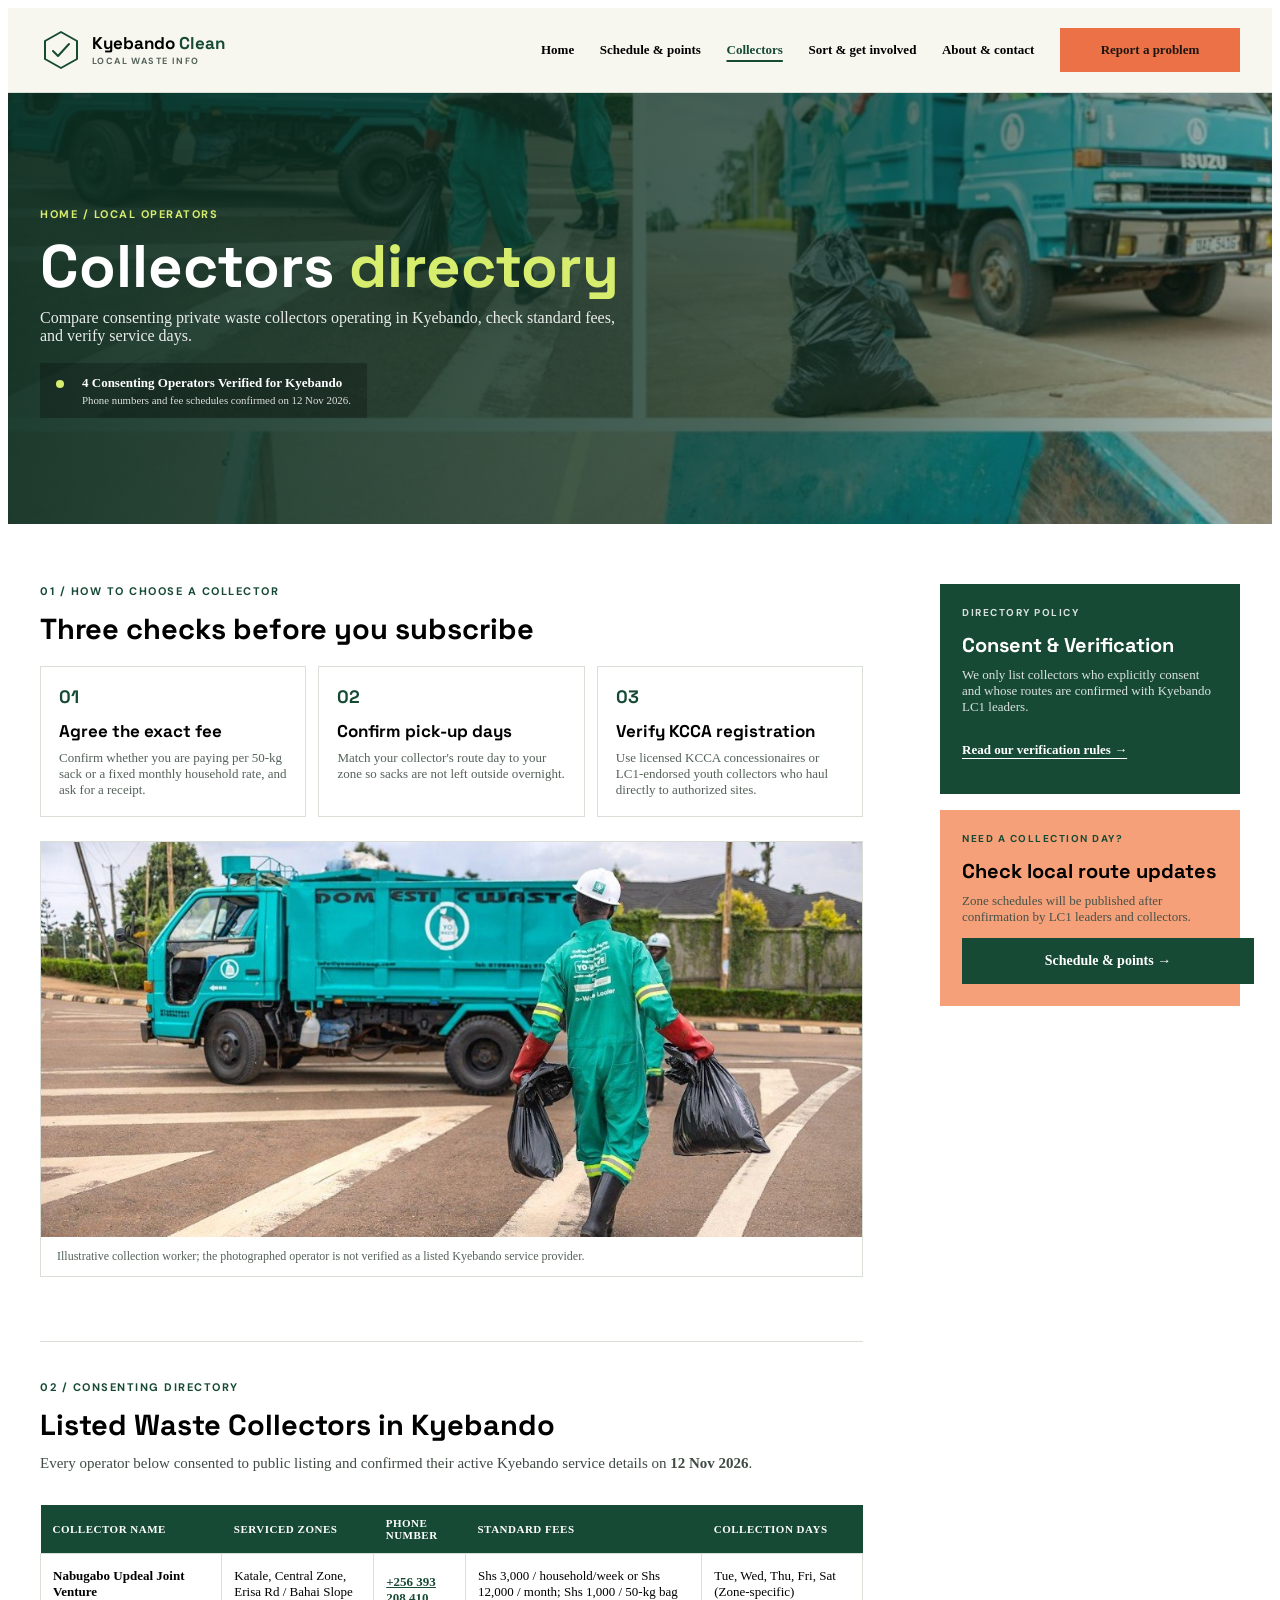
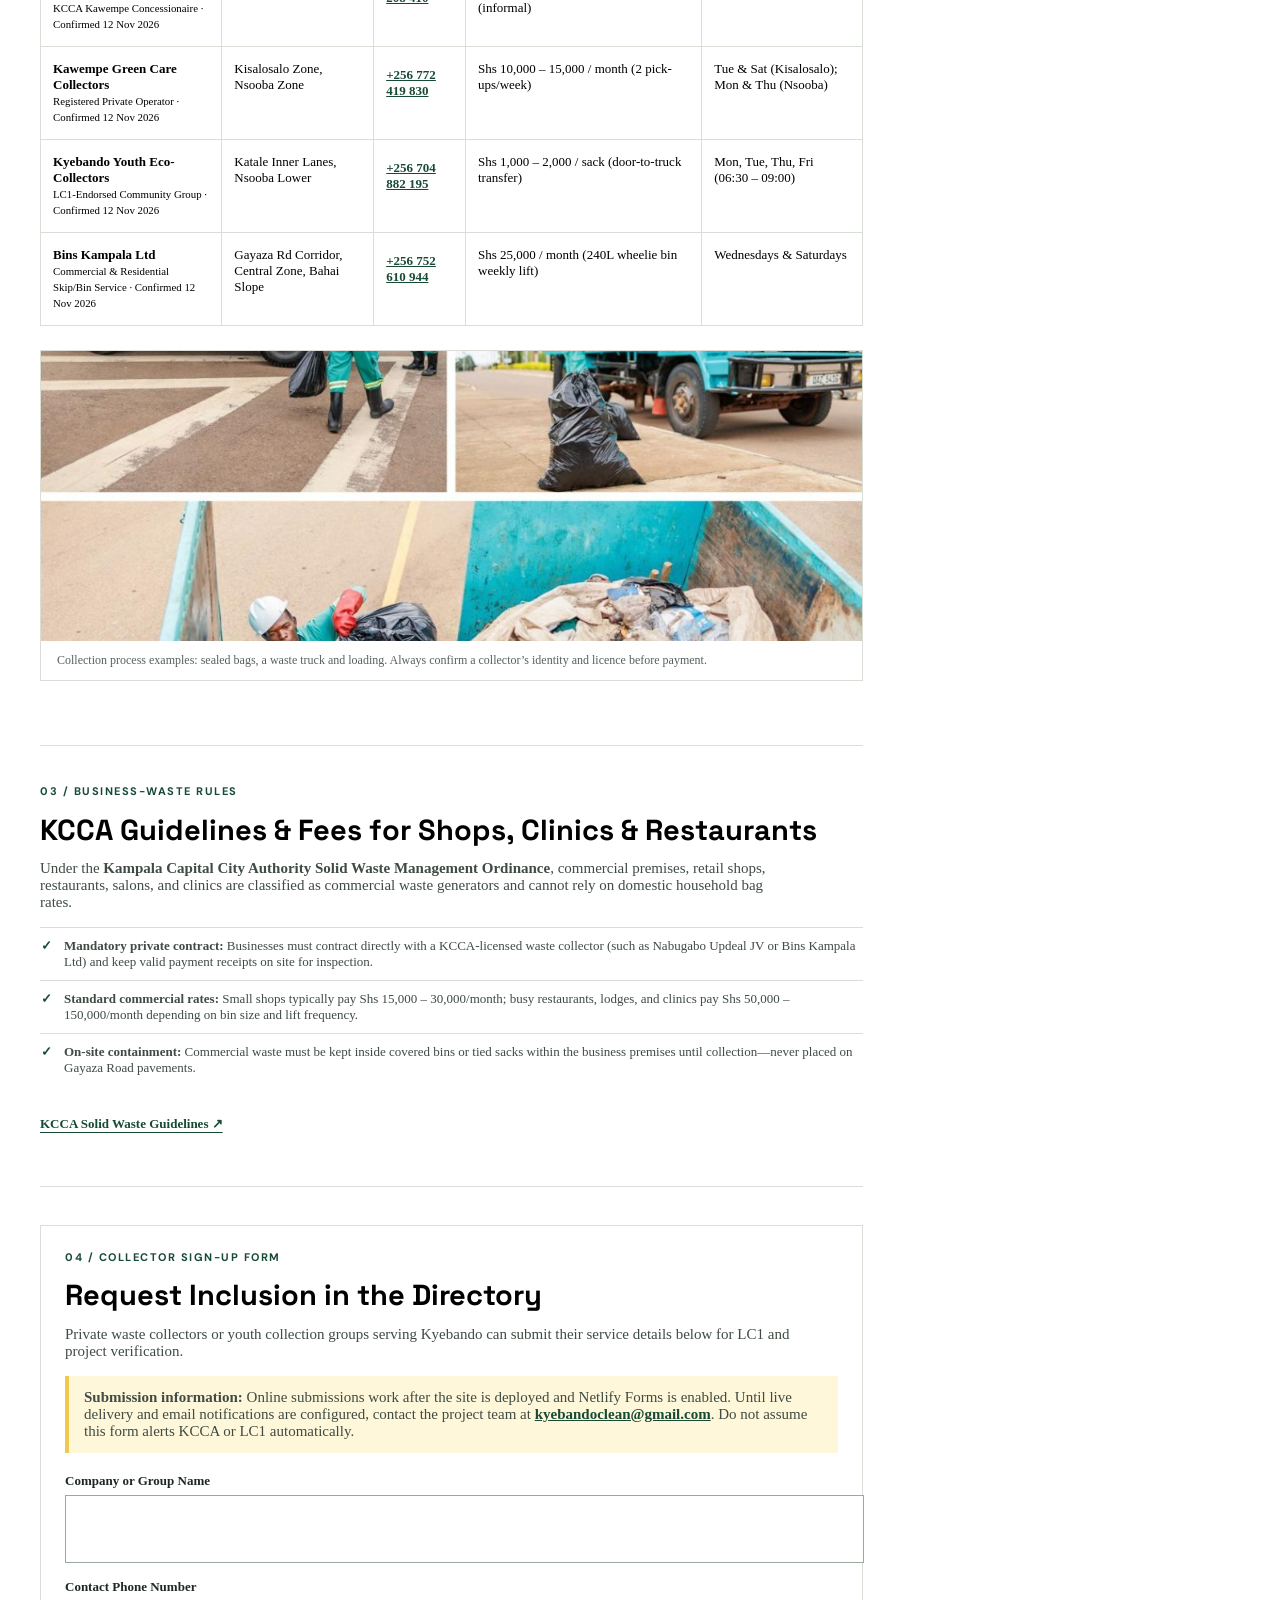
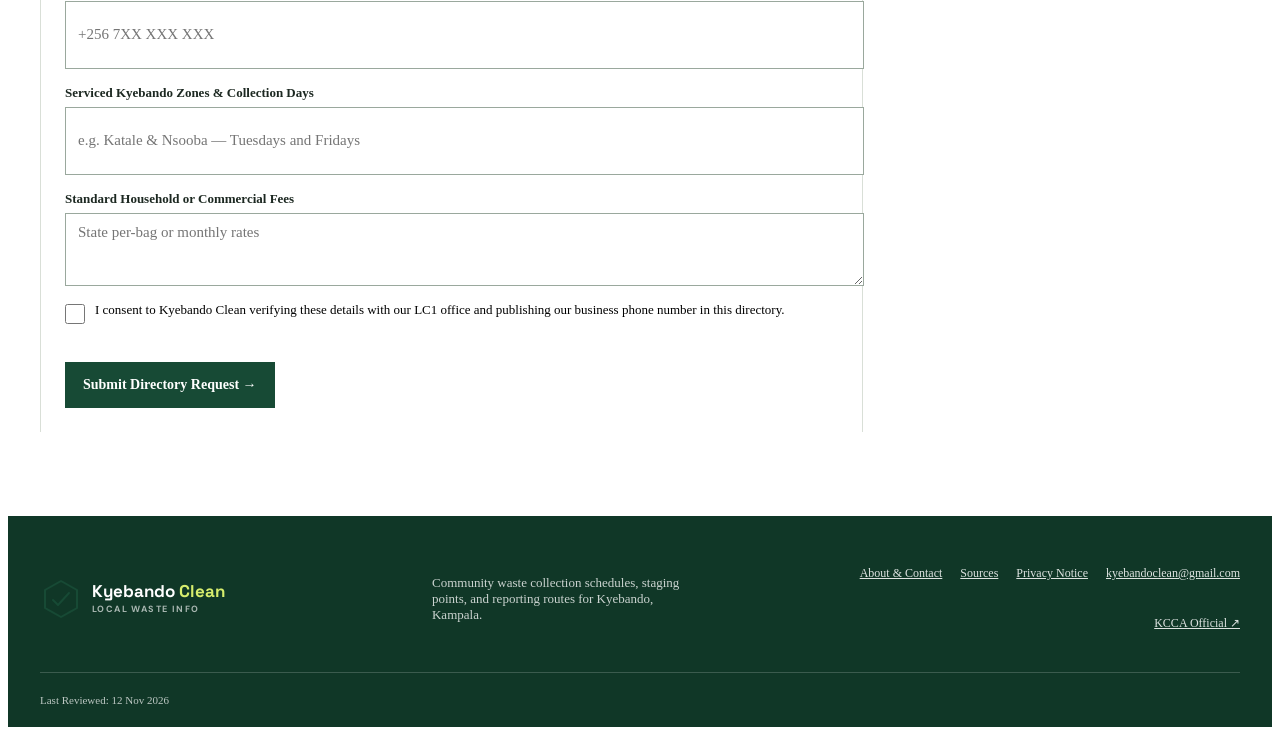
==== commit 958b8c8e: "Update collector collection-day card color Co-authored-by: Copilot <223556219+Copilot@users.noreply." ====
--- a/collectors.html
+++ b/collectors.html
@@ -185,11 +185,11 @@
 <p>We only list collectors who explicitly consent and whose routes are confirmed with Kyebando LC1 leaders.</p>
 <a class="text-link light-link" href="about.html">Read our verification rules →</a>
 </div>
-<div class="side-card">
+<div class="side-card side-card-orange">
 <p class="eyebrow eyebrow-dark">Need a collection day?</p>
 <h3>Check local route updates</h3>
 <p>Zone schedules will be published after confirmation by LC1 leaders and collectors.</p>
-<a class="button button-outline button-full" href="schedule-points.html">Schedule &amp; points →</a>
+<a class="button button-dark button-full" href="schedule-points.html">Schedule &amp; points →</a>
 </div>
 </aside>
 </section>
--- a/css/style.css
+++ b/css/style.css
@@ -152,13 +152,16 @@
 
 .nav-report {
   min-height: 44px;
+  min-width: 148px;
   padding: 0 16px;
   display: inline-flex;
   align-items: center;
+  justify-content: center;
   gap: 8px;
   color: #1c1612;
   background: var(--tangerine);
   font-weight: 700;
+  white-space: nowrap;
 }
 
 .nav-report:hover {
